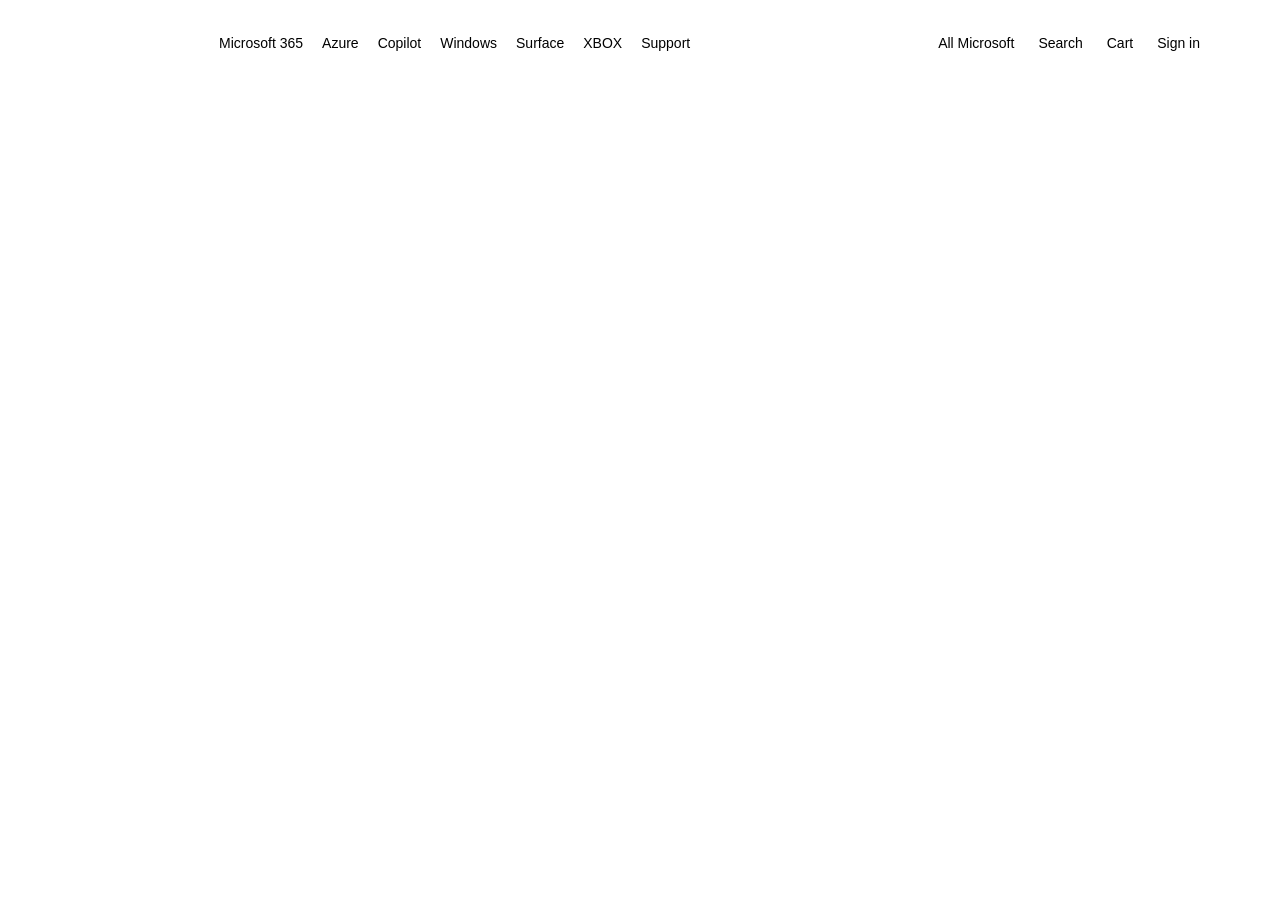
==== ThirdProject-GL Microsoft/index.html @ c0f89563 "Nav Bar" ====
<!DOCTYPE html>
<html lang="en">
<head>
    <meta charset="UTF-8">
    <meta name="viewport" content="width=device-width, initial-scale=1.0">
    <title>Document</title>
    <link rel="stylesheet" href="style.css">
    <link
    href="https://cdn.jsdelivr.net/npm/remixicon@4.9.0/fonts/remixicon.css"
    rel="stylesheet"
    />
</head>
<body>
    <nav>
        <div class="navleft">
            <img 
            width="100"
            src="https://uhf.microsoft.com/images/microsoft/RE1Mu3b.png" alt="">

            <p id="start">Microsoft 365</p>
            <p>Azure</p>
            <p>Copilot</p>
            <p>Windows</p>
            <p>Surface</p>
            <p>XBOX</p>
            <p>Support</p>
        </div>
        <div class="navright">
            <div class="navlink">
                <p>All Microsoft</p>
                <i class="ri-arrow-down-s-line"></i>
            </div>
            <div class="navlink">
                <p>Search</p>
                <i class="ri-search-line"></i>
            </div>
            <div class="navlink">
                <p>Cart</p>
                <i class="ri-shopping-cart-2-line"></i>
            </div>
            <div>
                <p>Sign in</p>
            </div>
        </div>
    </nav>
</body>
</html>
---- ThirdProject-GL Microsoft/style.css ----
*{
    margin: 0;
    padding: 0;
    box-sizing: border-box;
}
html,body{
    height: 100%;
    width: 100%;
}
nav{
    padding: 15px 80px;
    height: 9.5%;
    width: 100%;
    background-color: #FFFFFF;
    font-family: sans-serif;
    display: flex;
    justify-content: space-between;
    align-items: center;
}
.navleft{
    display: flex;
    align-items: center;
    gap: 19px;
    font-size: 14px;
    font-weight: 100;
}
.navleft{
    cursor: pointer;
}
.navleft p:hover{
    text-decoration: underline;
    text-underline-offset: 7px;
    text-decoration-thickness: 2px;
}
#start{
    margin-left: 20px;
}
.navright{
    display: flex;
    align-items: center;
    gap: 20px;
    font-size: 14px;
    font-weight: 100;
}
.navright{
    cursor: pointer;
}
.navlink:hover{
    border-bottom: 2.5px solid black;
    height: 25px;
}
.navlink{
    display: flex;
    align-items: center;
    gap: 4px;
}
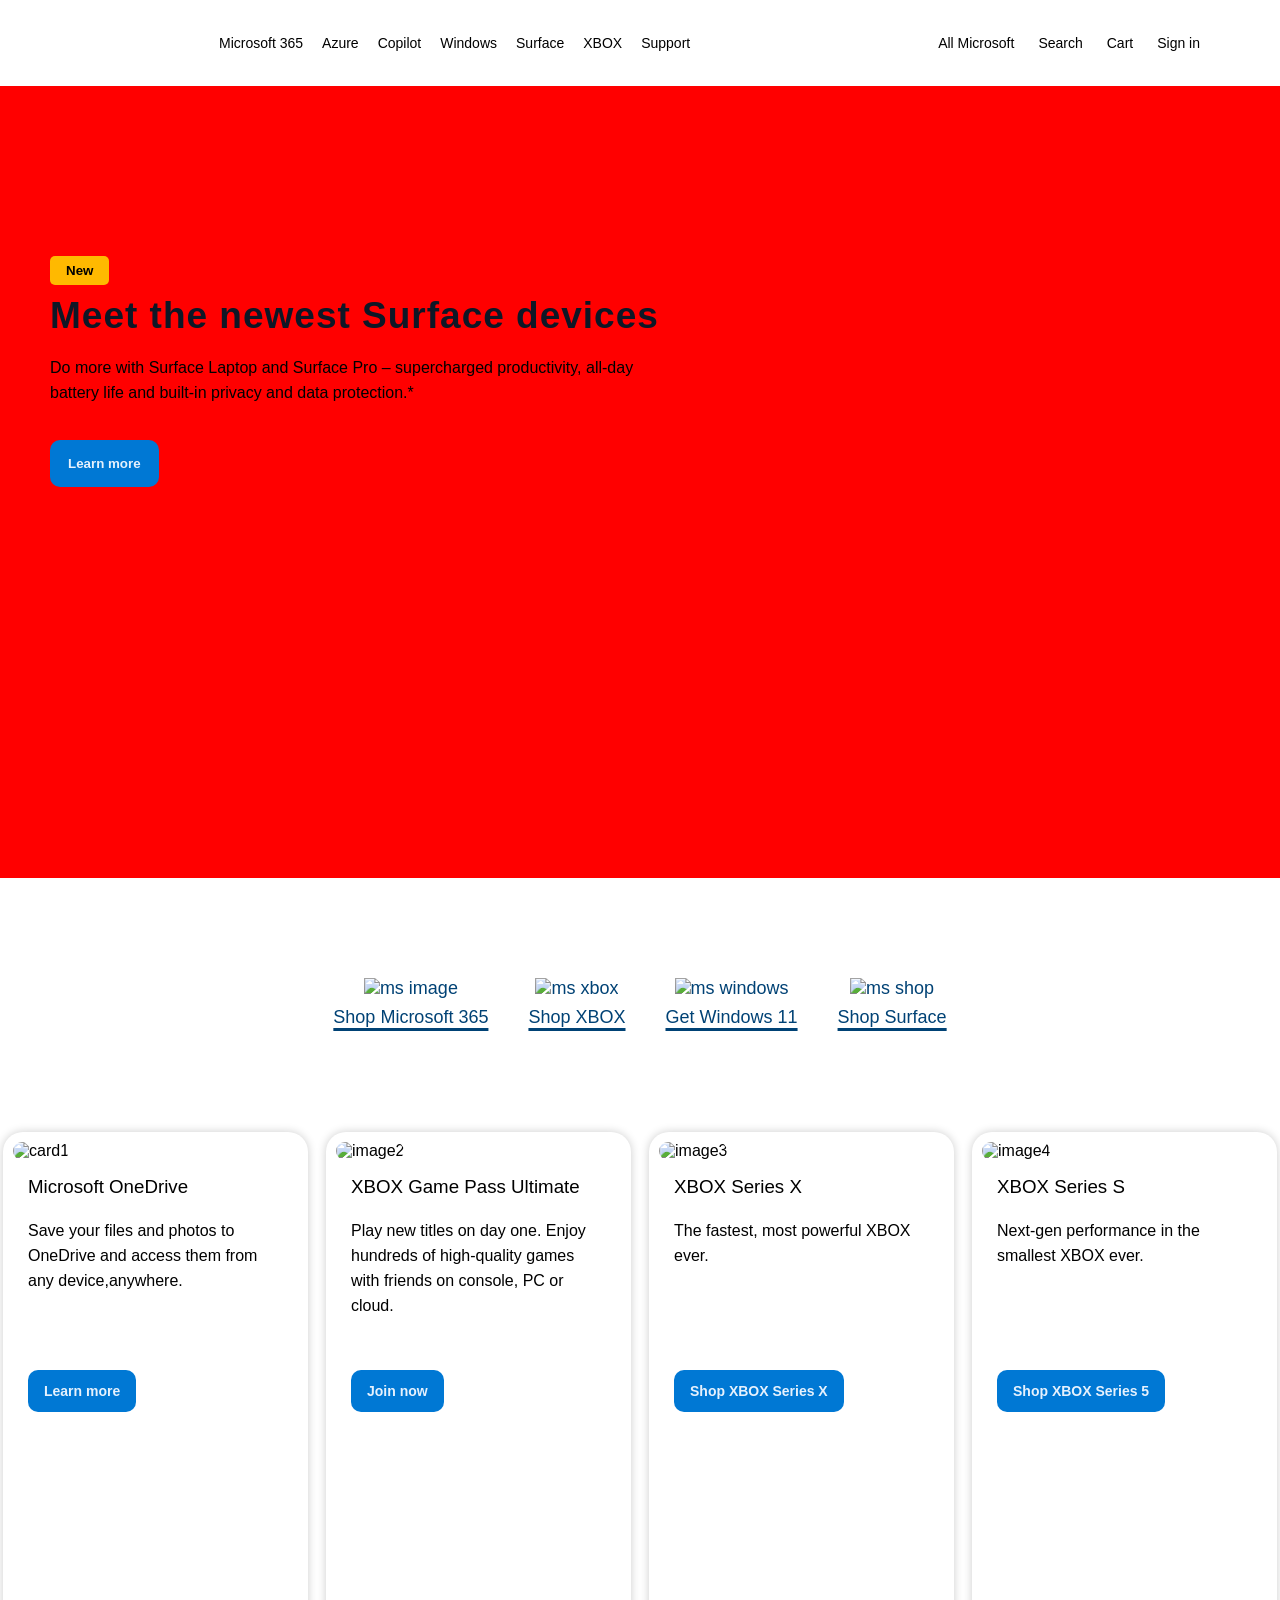
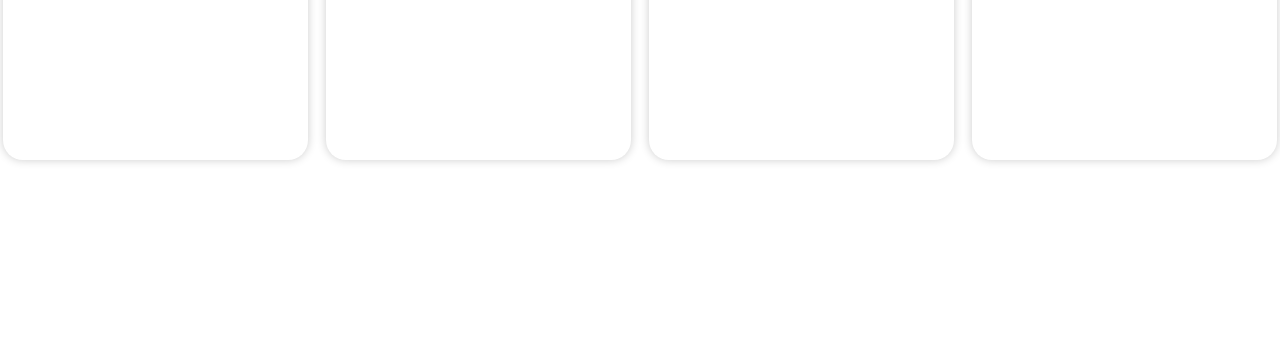
==== commit e8abb5d7: "Update ThirdProject-GL Microsoft: fixed card width and shadows" ====
--- a/ThirdProject-GL Microsoft/index.html
+++ b/ThirdProject-GL Microsoft/index.html
@@ -3,7 +3,7 @@
 <head>
     <meta charset="UTF-8">
     <meta name="viewport" content="width=device-width, initial-scale=1.0">
-    <title>Document</title>
+    <title>https://www.microsoft.com/en-in</title>
     <link rel="stylesheet" href="style.css">
     <link
     href="https://cdn.jsdelivr.net/npm/remixicon@4.9.0/fonts/remixicon.css"
@@ -43,5 +43,90 @@
             </div>
         </div>
     </nav>
+
+
+    <section>
+        <div class="section-text">
+            <button id="new">New</button>
+            <h1>Meet the newest Surface devices</h1>
+            <p>Do more with Surface Laptop and Surface Pro – supercharged productivity, all-day <br> battery life and built-in privacy and data protection.*</p>
+            <button id="learn-more">Learn more</button>
+
+        </div>
+    </section>
+
+
+    <div class="category">
+        <div class="categorybox">
+            <img src="https://cdn-dynmedia-1.microsoft.com/is/content/microsoftcorp/Quick-Links-MSCOM-Apps?resMode=sharp2&op_usm=1.5,0.65,15,0&qlt=85&fit=constrain" alt="ms image">
+            <p>Shop Microsoft 365</p>
+        </div>
+        <div class="categorybox">
+            <img src="https://cdn-dynmedia-1.microsoft.com/is/content/microsoftcorp/Quick-Links-MSCOM-Xbox-Controller?resMode=sharp2&op_usm=1.5,0.65,15,0&qlt=85" alt="ms xbox">
+            <p>Shop XBOX</p>
+        </div>
+        <div class="categorybox">
+            <img src="https://cdn-dynmedia-1.microsoft.com/is/content/microsoftcorp/Quick-Links-MSCOM-Apps?resMode=sharp2&op_usm=1.5,0.65,15,0&qlt=85" alt="ms windows">
+            <p>Get Windows 11</p>
+        </div>
+        <div class="categorybox">
+            <img src="https://cdn-dynmedia-1.microsoft.com/is/content/microsoftcorp/Quick-Links-MSCOM-Tablet?resMode=sharp2&op_usm=1.5,0.65,15,0&qlt=85" alt="ms shop">
+            <p>Shop Surface</p>
+        </div>
+    </div>
+
+   <div class="cards">
+    <div class="cardbox">
+        <div>
+            <img id="image1" src="https://cdn-dynmedia-1.microsoft.com/is/image/microsoftcorp/gldn-Soft-CP-OneDriveCampaignRefresh-2?resMode=sharp2&op_usm=1.5,0.65,15,0&wid=800&hei=450&qlt=85&fit=constrain" alt="card1">
+        </div>
+        <div class="one">
+             <h3>Microsoft OneDrive</h3>
+             <p>Save your files and photos to OneDrive and access them from any device,anywhere. <br><br></p>
+        </div>
+        <div class="two">
+            <button id="learn">Learn more</button>
+        </div>
+        </div>
+        <div class="cardbox">
+            <div>
+                <img id="image1" src="https://cdn-dynmedia-1.microsoft.com/is/image/microsoftcorp/Content-Card-Digital-Content-Xbox-Game-Pass-Oct25?resMode=sharp2&op_usm=1.5,0.65,15,0&wid=800&hei=450&qlt=85&fit=constrain" alt="image2">
+            </div>
+            <div class="one">
+                <h3>XBOX Game Pass Ultimate</h3>
+                <p>Play new titles on day one. Enjoy hundreds of high-quality games with friends on console, PC or cloud.</p>
+            </div>
+            <div class="two">
+                <button id="learn">Join now</button>
+            </div>
+        </div>
+        <div class="cardbox">
+            <div>
+                <img id="image1" src="https://cdn-dynmedia-1.microsoft.com/is/image/microsoftcorp/gldn-XSX-CP-Xbox-Series-X?resMode=sharp2&op_usm=1.5,0.65,15,0&wid=800&hei=450&qlt=85&fit=constrain" alt="image3">
+            </div>
+            <div class="one">
+                <h3>XBOX Series X</h3>
+                <p>The fastest, most powerful XBOX ever. <br><br><br> </p>
+            </div>
+            <div class="two">
+                <button id="learn">Shop XBOX Series X</button>
+            </div>
+
+        </div>
+        <div class="cardbox">
+            <div>
+                <img id="image1" src="https://cdn-dynmedia-1.microsoft.com/is/image/microsoftcorp/gldn-XSS-CP-Xbox-Series-S-Evergreen?resMode=sharp2&op_usm=1.5,0.65,15,0&wid=800&hei=450&qlt=85&fit=constrain" alt="image4">
+            </div>
+            <div class="one">
+                <h3>XBOX Series S</h3>
+                <p>Next-gen performance in the smallest XBOX ever. <br><br><br></p>
+            </div>
+            <div class="two">
+                <button id="learn">Shop XBOX Series 5</button>
+            </div>
+        </div>
+    </div>
+   
+    <br><br><br><br><br>
 </body>
-</html>+</html>      
--- a/ThirdProject-GL Microsoft/style.css
+++ b/ThirdProject-GL Microsoft/style.css
@@ -53,4 +53,132 @@
     display: flex;
     align-items: center;
     gap: 4px;
-}+}
+section{
+    height: 88%;
+    width: 100%;
+    background-color: red;
+    background-image: url(https://cdn-dynmedia-1.microsoft.com/is/image/microsoftcorp/Hero-Desktop-Surface-Family-Pro-Snapdragon-13in-12Ed-Laptop-15in-8Ed-Black-Platinum-Homepage?&resMode=sharp2&op_usm=1.5,0.65,15,0&wid=3840&hei=2160&qlt=85&fit=constrain&dpr=on,2);
+    background-position: center;
+    background-size: cover;
+    padding: 170px 50px;
+    font-family: sans-serif;
+}
+section img{
+    height: 100%;
+    width: 100%;
+    object-fit: cover;
+}
+#new{
+    padding: 7px 16px;
+    background-color: #FFB900;
+    font-weight: 570;
+    border-radius: 5px;
+    border: none;
+    outline: none;
+}
+.section-text h1{
+    font-weight: 550;
+    font-size: 37px;
+    margin-top: 10px;
+    color: #0E1726;
+    letter-spacing: 1px;
+}
+.section-text p{
+    margin-top: 18px;
+    font-size: 16px;
+    line-height: 25px;
+}
+#learn-more{
+    margin-top: 35px;
+    padding: 16px 18px;
+    background-color: #0078D4;
+    border: none;
+    outline: none;
+    border-radius: 10px;
+    color: #E5F1FD;
+    font-weight: 600;
+}
+.category{
+    display: flex;
+    justify-content: center;
+    align-items: center;
+    gap: 40px;
+    color: #004275;
+    font-size: 18px;
+    font-weight: 500;
+    font-family: 'Segoe UI', Tahoma, Geneva, Verdana, sans-serif;
+    margin-top: 100px;
+}
+.categorybox{
+    display: flex;
+    flex-direction: column;
+    align-items: center;
+    justify-content: center;
+
+}
+.categorybox img{
+    margin-bottom:8px;
+}
+.categorybox p{
+    text-decoration: underline;
+    text-underline-offset: 5px;
+    text-decoration-thickness: 2.5px;
+}
+.cards{
+    /* margin-top: 0px; */
+    font-family: 'Segoe UI', Tahoma, Geneva, Verdana, sans-serif;
+    height: 93%;
+    width: 100%;
+    background-color: #FFFFFF;
+    display: flex;
+    justify-content: center;
+    align-items: center;
+    gap: 18px;
+}
+.cardbox{
+    height: 75%;
+    width: 305px;
+    border: none;
+    outline: none;
+    border-radius: 20px;
+}
+.cardbox{
+    box-shadow: 0px 0px 10px rgba(0,0,0,0.2);
+                 /* 6px 6px 10px rgba(255,255,255,0.06); */
+}
+#image1{
+    height: 180px;
+    width: 100%;
+    border-radius: 27px;
+    padding: 10px 10px;
+    object-fit: cover;
+}
+#learn{
+    margin-top: 35px;
+    padding: 13px 16px;
+    background-color: #0078D4;
+    border: none;
+    outline: none;
+    border-radius: 10px;
+    color: #E5F1FD;
+    font-weight: 550;
+    font-size: 14px;
+}
+.one{
+    padding: 0px 25px;
+}
+.one p{
+    line-height: 25px;
+    font-size: 16px;
+    font-weight: 450;
+}
+.one h3{
+    font-weight: 500;
+    margin-top: 6px;
+    margin-bottom: 20px;
+}
+.two{
+    margin-top: 17px;
+    padding: 0px 25px;
+}
